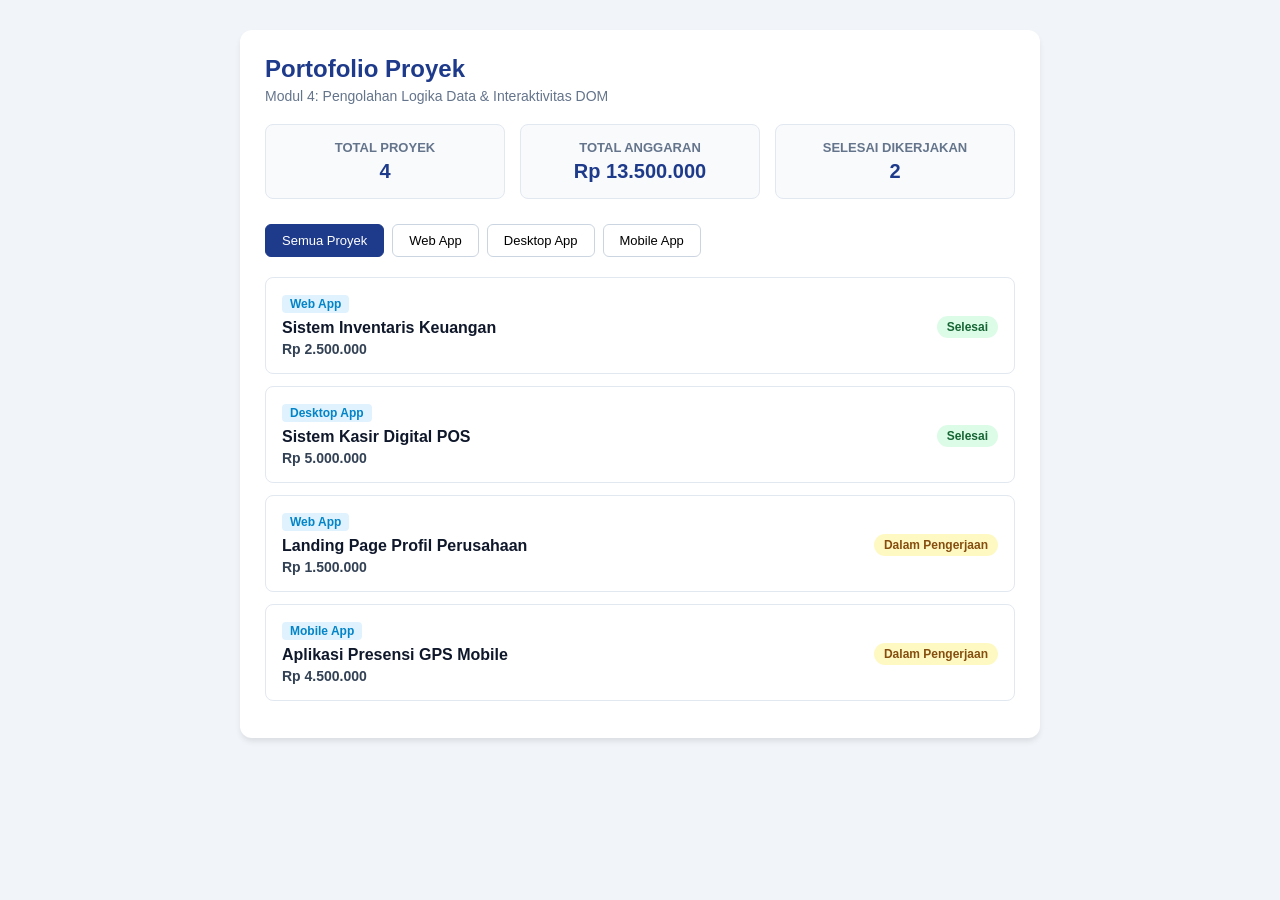
==== Modul-4/index.html @ 48da12a9 "Menyelesaikan praktik modul 4 logika javascript & integrasi DOM" ====
<!DOCTYPE html>
<html lang="id">
<head>
  <meta charset="UTF-8">
  <meta name="viewport" content="width=device-width, initial-scale=1.0">
  <title>Dashboard Portofolio Proyek - Modul 4</title>
  
  <style>
    * {
      box-sizing: border-box;
      margin: 0;
      padding: 0;
      font-family: 'Segoe UI', Tahoma, Geneva, Verdana, sans-serif;
    }

    body {
      background-color: #f1f5f9;
      color: #0f172a;
      padding: 30px 15px;
    }

    /* ==========================================
       2. LAYOUT & CONTAINER
       ========================================== */
    .container {
      max-width: 800px;
      margin: 0 auto;
      background: #ffffff;
      border-radius: 12px;
      padding: 25px;
      box-shadow: 0 4px 6px -1px rgba(0, 0, 0, 0.1);
    }

    h1 {
      color: #1e3a8a;
      font-size: 24px;
      margin-bottom: 5px;
    }

    p.subtitle {
      color: #64748b;
      margin-bottom: 20px;
      font-size: 14px;
    }

    /* ==========================================
       3. STATISTIC CARDS
       ========================================== */
    .stats-grid {
      display: grid;
      grid-template-columns: repeat(auto-fit, minmax(200px, 1fr));
      gap: 15px;
      margin-bottom: 25px;
    }

    .stat-card {
      background: #f8fafc;
      border: 1px solid #e2e8f0;
      border-radius: 8px;
      padding: 15px;
      text-align: center;
    }

    .stat-card h3 {
      font-size: 13px;
      color: #64748b;
      text-transform: uppercase;
      margin-bottom: 5px;
    }

    .stat-card p {
      font-size: 20px;
      font-weight: bold;
      color: #1e3a8a;
    }
    .filter-group {
      display: flex;
      gap: 8px;
      margin-bottom: 20px;
      flex-wrap: wrap;
    }

    .btn-filter {
      padding: 8px 16px;
      border: 1px solid #cbd5e1;
      background: #ffffff;
      border-radius: 6px;
      cursor: pointer;
      font-size: 13px;
      font-weight: 500;
      transition: all 0.2s ease;
    }

    .btn-filter.active,
    .btn-filter:hover {
      background: #1e3a8a;
      color: #ffffff;
      border-color: #1e3a8a;
    }

    /* ==========================================
       5. PROJECT CARD & BADGES
       ========================================== */
    .project-card {
      border: 1px solid #e2e8f0;
      border-radius: 8px;
      padding: 16px;
      margin-bottom: 12px;
      display: flex;
      justify-content: space-between;
      align-items: center;
      background: #ffffff;
      transition: transform 0.15s ease, box-shadow 0.15s ease;
    }

    .project-card:hover {
      transform: translateY(-2px);
      box-shadow: 0 4px 6px rgba(0, 0, 0, 0.05);
    }

    .project-info h4 {
      font-size: 16px;
      color: #0f172a;
      margin-bottom: 4px;
    }

    .project-category {
      display: inline-block;
      font-size: 12px;
      color: #0284c7;
      background: #e0f2fe;
      padding: 2px 8px;
      border-radius: 4px;
      margin-bottom: 6px;
      font-weight: 600;
    }

    .project-budget {
      font-size: 14px;
      color: #334155;
      font-weight: 600;
    }

    .badge {
      padding: 4px 10px;
      border-radius: 20px;
      font-size: 12px;
      font-weight: 600;
    }

    .badge-success {
      background: #dcfce7;
      color: #166534;
    }

    .badge-pending {
      background: #fef9c3;
      color: #854d0e;
    }
  </style>
</head>
<body>

  <div class="container">
    <!-- Header -->
    <header>
      <h1>Portofolio Proyek</h1>
      <p class="subtitle">Modul 4: Pengolahan Logika Data & Interaktivitas DOM</p>
    </header>

    <!-- Kartu Ringkasan Statistik -->
    <section class="stats-grid">
      <div class="stat-card">
        <h3>Total Proyek</h3>
        <p id="stat-total-projects">0</p>
      </div>
      <div class="stat-card">
        <h3>Total Anggaran</h3>
        <p id="stat-total-budget">Rp 0</p>
      </div>
      <div class="stat-card">
        <h3>Selesai Dikerjakan</h3>
        <p id="stat-completed-projects">0</p>
      </div>
    </section>

    <!-- Tombol Filter Kategori -->
    <nav class="filter-group">
      <button class="btn-filter active" data-category="Semua">Semua Proyek</button>
      <button class="btn-filter" data-category="Web App">Web App</button>
      <button class="btn-filter" data-category="Desktop App">Desktop App</button>
      <button class="btn-filter" data-category="Mobile App">Mobile App</button>
    </nav>

    <!-- Kontainer Daftar Proyek -->
    <main id="project-list"></main>
  </div>

  <script src="main.js"></script>
</body>
</html>
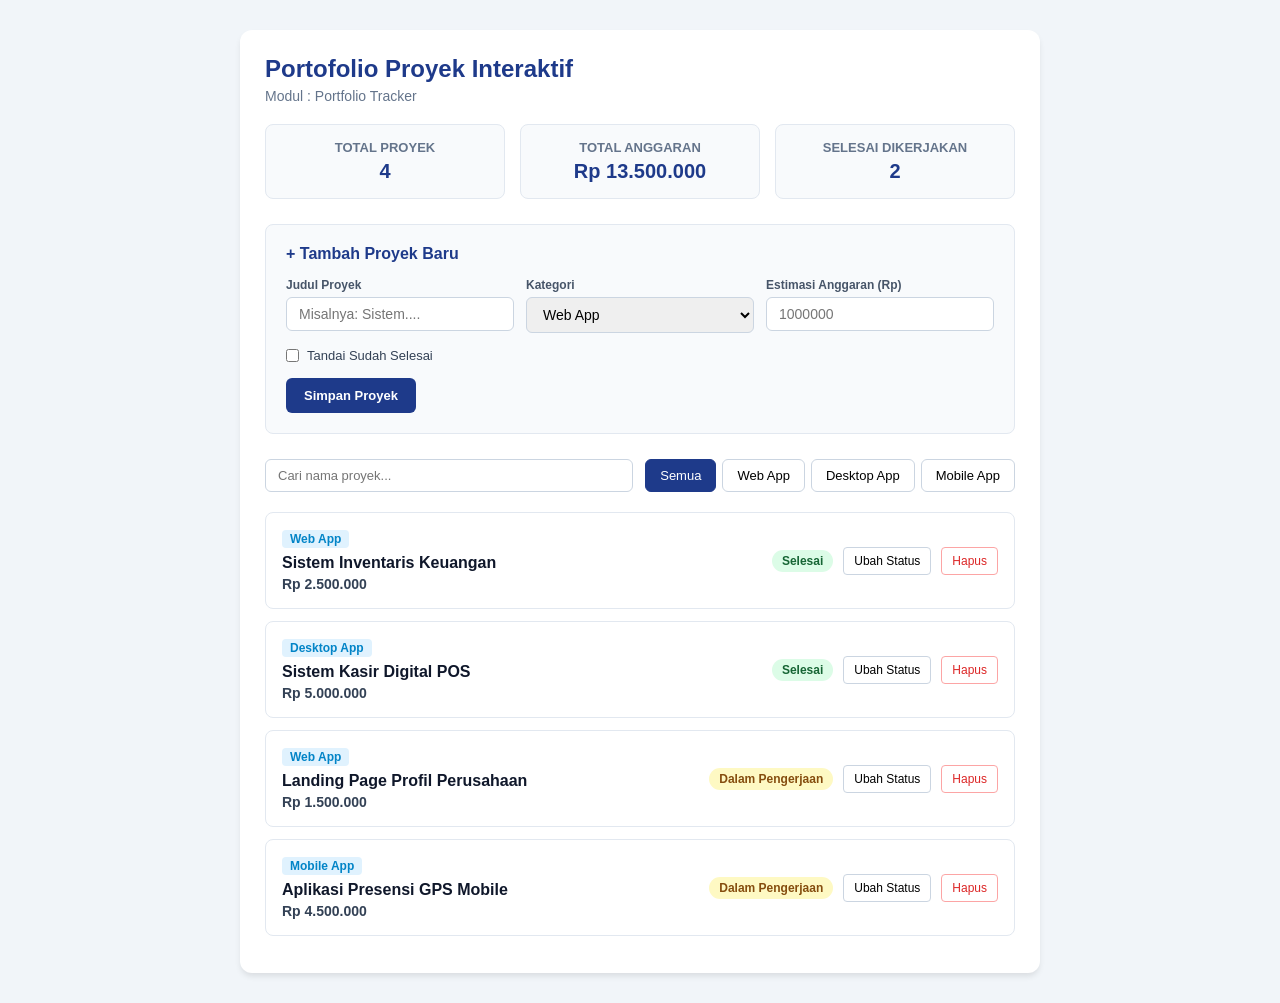
==== commit 2d95f51c: ""Menyelesaikan tugas manajemen portofolio interaktif"" ====
--- a/Modul-4/index.html
+++ b/Modul-4/index.html
@@ -4,168 +4,56 @@
   <meta charset="UTF-8">
   <meta name="viewport" content="width=device-width, initial-scale=1.0">
   <title>Dashboard Portofolio Proyek - Modul 4</title>
-  
   <style>
-    * {
-      box-sizing: border-box;
-      margin: 0;
-      padding: 0;
-      font-family: 'Segoe UI', Tahoma, Geneva, Verdana, sans-serif;
-    }
+    * { box-sizing: border-box; margin: 0; padding: 0; font-family: 'Segoe UI', Tahoma, Geneva, Verdana, sans-serif; }
+    body { background-color: #f1f5f9; color: #0f172a; padding: 30px 15px; }
+    .container { max-width: 800px; margin: 0 auto; background: #ffffff; border-radius: 12px; padding: 25px; box-shadow: 0 4px 6px -1px rgba(0, 0, 0, 0.1); }
+    
+    h1 { color: #1e3a8a; font-size: 24px; margin-bottom: 5px; }
+    p.subtitle { color: #64748b; margin-bottom: 20px; font-size: 14px; }
+    .stats-grid { display: grid; grid-template-columns: repeat(auto-fit, minmax(200px, 1fr)); gap: 15px; margin-bottom: 25px; }
+    .stat-card { background: #f8fafc; border: 1px solid #e2e8f0; border-radius: 8px; padding: 15px; text-align: center; }
+    .stat-card h3 { font-size: 13px; color: #64748b; text-transform: uppercase; margin-bottom: 5px; }
+    .stat-card p { font-size: 20px; font-weight: bold; color: #1e3a8a; }
 
-    body {
-      background-color: #f1f5f9;
-      color: #0f172a;
-      padding: 30px 15px;
-    }
+    .form-card { background: #f8fafc; border: 1px solid #e2e8f0; border-radius: 8px; padding: 20px; margin-bottom: 25px; }
+    .form-card h3 { font-size: 16px; color: #1e3a8a; margin-bottom: 15px; }
+    .form-grid { display: grid; grid-template-columns: repeat(auto-fit, minmax(200px, 1fr)); gap: 12px; margin-bottom: 15px; }
+    .form-group { display: flex; flex-direction: column; gap: 5px; }
+    .form-group label { font-size: 12px; font-weight: 600; color: #475569; }
+    .form-control { padding: 8px 12px; border: 1px solid #cbd5e1; border-radius: 6px; font-size: 14px; }
+    .form-checkbox { display: flex; align-items: center; gap: 8px; margin-top: 10px; font-size: 13px; color: #334155; }
+    .btn-primary { background: #1e3a8a; color: white; border: none; padding: 10px 18px; border-radius: 6px; cursor: pointer; font-weight: 600; font-size: 13px; transition: background 0.2s; }
+    .btn-primary:hover { background: #1e40af; }
 
-    /* ==========================================
-       2. LAYOUT & CONTAINER
-       ========================================== */
-    .container {
-      max-width: 800px;
-      margin: 0 auto;
-      background: #ffffff;
-      border-radius: 12px;
-      padding: 25px;
-      box-shadow: 0 4px 6px -1px rgba(0, 0, 0, 0.1);
-    }
+    .controls-grid { display: flex; flex-wrap: wrap; justify-content: space-between; gap: 12px; margin-bottom: 20px; }
+    .search-input { padding: 8px 12px; border: 1px solid #cbd5e1; border-radius: 6px; font-size: 13px; min-width: 250px; flex: 1; }
+    .filter-group { display: flex; gap: 6px; flex-wrap: wrap; }
+    .btn-filter { padding: 8px 14px; border: 1px solid #cbd5e1; background: #ffffff; border-radius: 6px; cursor: pointer; font-size: 13px; font-weight: 500; transition: all 0.2s; }
+    .btn-filter.active, .btn-filter:hover { background: #1e3a8a; color: #ffffff; border-color: #1e3a8a; }
 
-    h1 {
-      color: #1e3a8a;
-      font-size: 24px;
-      margin-bottom: 5px;
-    }
-
-    p.subtitle {
-      color: #64748b;
-      margin-bottom: 20px;
-      font-size: 14px;
-    }
-
-    /* ==========================================
-       3. STATISTIC CARDS
-       ========================================== */
-    .stats-grid {
-      display: grid;
-      grid-template-columns: repeat(auto-fit, minmax(200px, 1fr));
-      gap: 15px;
-      margin-bottom: 25px;
-    }
-
-    .stat-card {
-      background: #f8fafc;
-      border: 1px solid #e2e8f0;
-      border-radius: 8px;
-      padding: 15px;
-      text-align: center;
-    }
-
-    .stat-card h3 {
-      font-size: 13px;
-      color: #64748b;
-      text-transform: uppercase;
-      margin-bottom: 5px;
-    }
-
-    .stat-card p {
-      font-size: 20px;
-      font-weight: bold;
-      color: #1e3a8a;
-    }
-    .filter-group {
-      display: flex;
-      gap: 8px;
-      margin-bottom: 20px;
-      flex-wrap: wrap;
-    }
-
-    .btn-filter {
-      padding: 8px 16px;
-      border: 1px solid #cbd5e1;
-      background: #ffffff;
-      border-radius: 6px;
-      cursor: pointer;
-      font-size: 13px;
-      font-weight: 500;
-      transition: all 0.2s ease;
-    }
-
-    .btn-filter.active,
-    .btn-filter:hover {
-      background: #1e3a8a;
-      color: #ffffff;
-      border-color: #1e3a8a;
-    }
-
-    /* ==========================================
-       5. PROJECT CARD & BADGES
-       ========================================== */
-    .project-card {
-      border: 1px solid #e2e8f0;
-      border-radius: 8px;
-      padding: 16px;
-      margin-bottom: 12px;
-      display: flex;
-      justify-content: space-between;
-      align-items: center;
-      background: #ffffff;
-      transition: transform 0.15s ease, box-shadow 0.15s ease;
-    }
-
-    .project-card:hover {
-      transform: translateY(-2px);
-      box-shadow: 0 4px 6px rgba(0, 0, 0, 0.05);
-    }
-
-    .project-info h4 {
-      font-size: 16px;
-      color: #0f172a;
-      margin-bottom: 4px;
-    }
-
-    .project-category {
-      display: inline-block;
-      font-size: 12px;
-      color: #0284c7;
-      background: #e0f2fe;
-      padding: 2px 8px;
-      border-radius: 4px;
-      margin-bottom: 6px;
-      font-weight: 600;
-    }
-
-    .project-budget {
-      font-size: 14px;
-      color: #334155;
-      font-weight: 600;
-    }
-
-    .badge {
-      padding: 4px 10px;
-      border-radius: 20px;
-      font-size: 12px;
-      font-weight: 600;
-    }
-
-    .badge-success {
-      background: #dcfce7;
-      color: #166534;
-    }
-
-    .badge-pending {
-      background: #fef9c3;
-      color: #854d0e;
-    }
+    .project-card { border: 1px solid #e2e8f0; border-radius: 8px; padding: 16px; margin-bottom: 12px; display: flex; justify-content: space-between; align-items: center; background: #ffffff; transition: transform 0.15s ease; }
+    .project-card:hover { transform: translateY(-2px); box-shadow: 0 4px 6px rgba(0,0,0,0.05); }
+    .project-info h4 { font-size: 16px; color: #0f172a; margin-bottom: 4px; }
+    .project-category { display: inline-block; font-size: 12px; color: #0284c7; background: #e0f2fe; padding: 2px 8px; border-radius: 4px; margin-bottom: 6px; font-weight: 600; }
+    .project-budget { font-size: 14px; color: #334155; font-weight: 600; }
+    
+    .project-actions { display: flex; align-items: center; gap: 10px; }
+    .badge { padding: 4px 10px; border-radius: 20px; font-size: 12px; font-weight: 600; }
+    .badge-success { background: #dcfce7; color: #166534; }
+    .badge-pending { background: #fef9c3; color: #854d0e; }
+    .btn-action { padding: 6px 10px; border: 1px solid #cbd5e1; background: white; border-radius: 4px; font-size: 12px; cursor: pointer; transition: all 0.2s; }
+    .btn-action:hover { background: #f1f5f9; }
+    .btn-delete { color: #dc2626; border-color: #fca5a5; }
+    .btn-delete:hover { background: #fee2e2; }
   </style>
 </head>
 <body>
 
   <div class="container">
-    <!-- Header -->
     <header>
-      <h1>Portofolio Proyek</h1>
-      <p class="subtitle">Modul 4: Pengolahan Logika Data & Interaktivitas DOM</p>
+      <h1>Portofolio Proyek Interaktif</h1>
+      <p class="subtitle">Modul : Portfolio Tracker</p>
     </header>
 
     <!-- Kartu Ringkasan Statistik -->
@@ -184,13 +72,46 @@
       </div>
     </section>
 
-    <!-- Tombol Filter Kategori -->
-    <nav class="filter-group">
-      <button class="btn-filter active" data-category="Semua">Semua Proyek</button>
-      <button class="btn-filter" data-category="Web App">Web App</button>
-      <button class="btn-filter" data-category="Desktop App">Desktop App</button>
-      <button class="btn-filter" data-category="Mobile App">Mobile App</button>
-    </nav>
+    <!-- Formulir Tambah Proyek Baru -->
+    <section class="form-card">
+      <h3>+ Tambah Proyek Baru</h3>
+      <form id="project-form">
+        <div class="form-grid">
+          <div class="form-group">
+            <label for="title">Judul Proyek</label>
+            <input type="text" id="title" class="form-control" placeholder="Misalnya: Sistem...." required>
+          </div>
+          <div class="form-group">
+            <label for="category">Kategori</label>
+            <select id="category" class="form-control" required>
+              <option value="Web App">Web App</option>
+              <option value="Desktop App">Desktop App</option>
+              <option value="Mobile App">Mobile App</option>
+            </select>
+          </div>
+          <div class="form-group">
+            <label for="budget">Estimasi Anggaran (Rp)</label>
+            <input type="number" id="budget" class="form-control" placeholder="1000000" min="1" required>
+          </div>
+        </div>
+        <div class="form-checkbox">
+          <input type="checkbox" id="completed">
+          <label for="completed">Tandai Sudah Selesai</label>
+        </div>
+        <button type="submit" class="btn-primary" style="margin-top: 15px;">Simpan Proyek</button>
+      </form>
+    </section>
+
+    <!-- Kontrol Pencarian & Filter Kategori -->
+    <div class="controls-grid">
+      <input type="text" id="search-input" class="search-input" placeholder="Cari nama proyek...">
+      <nav class="filter-group">
+        <button class="btn-filter active" data-category="Semua">Semua</button>
+        <button class="btn-filter" data-category="Web App">Web App</button>
+        <button class="btn-filter" data-category="Desktop App">Desktop App</button>
+        <button class="btn-filter" data-category="Mobile App">Mobile App</button>
+      </nav>
+    </div>
 
     <!-- Kontainer Daftar Proyek -->
     <main id="project-list"></main>
